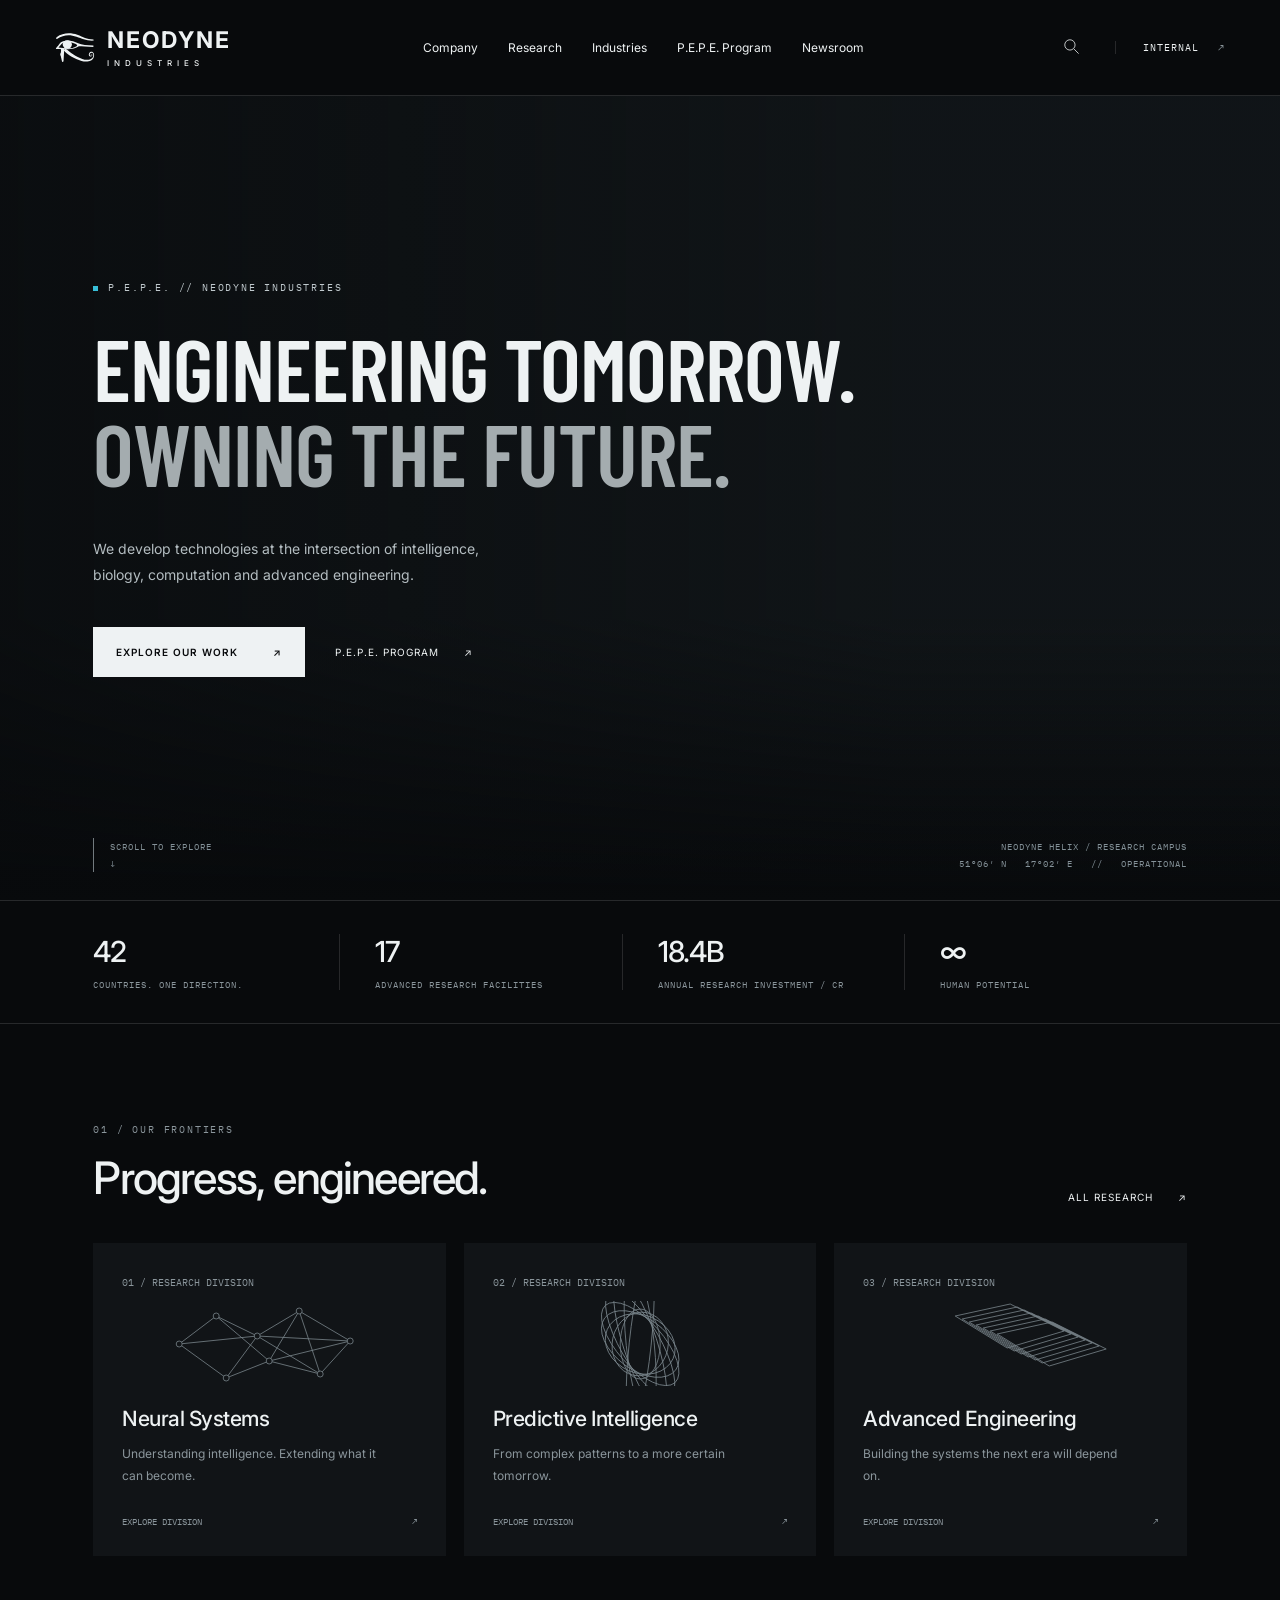
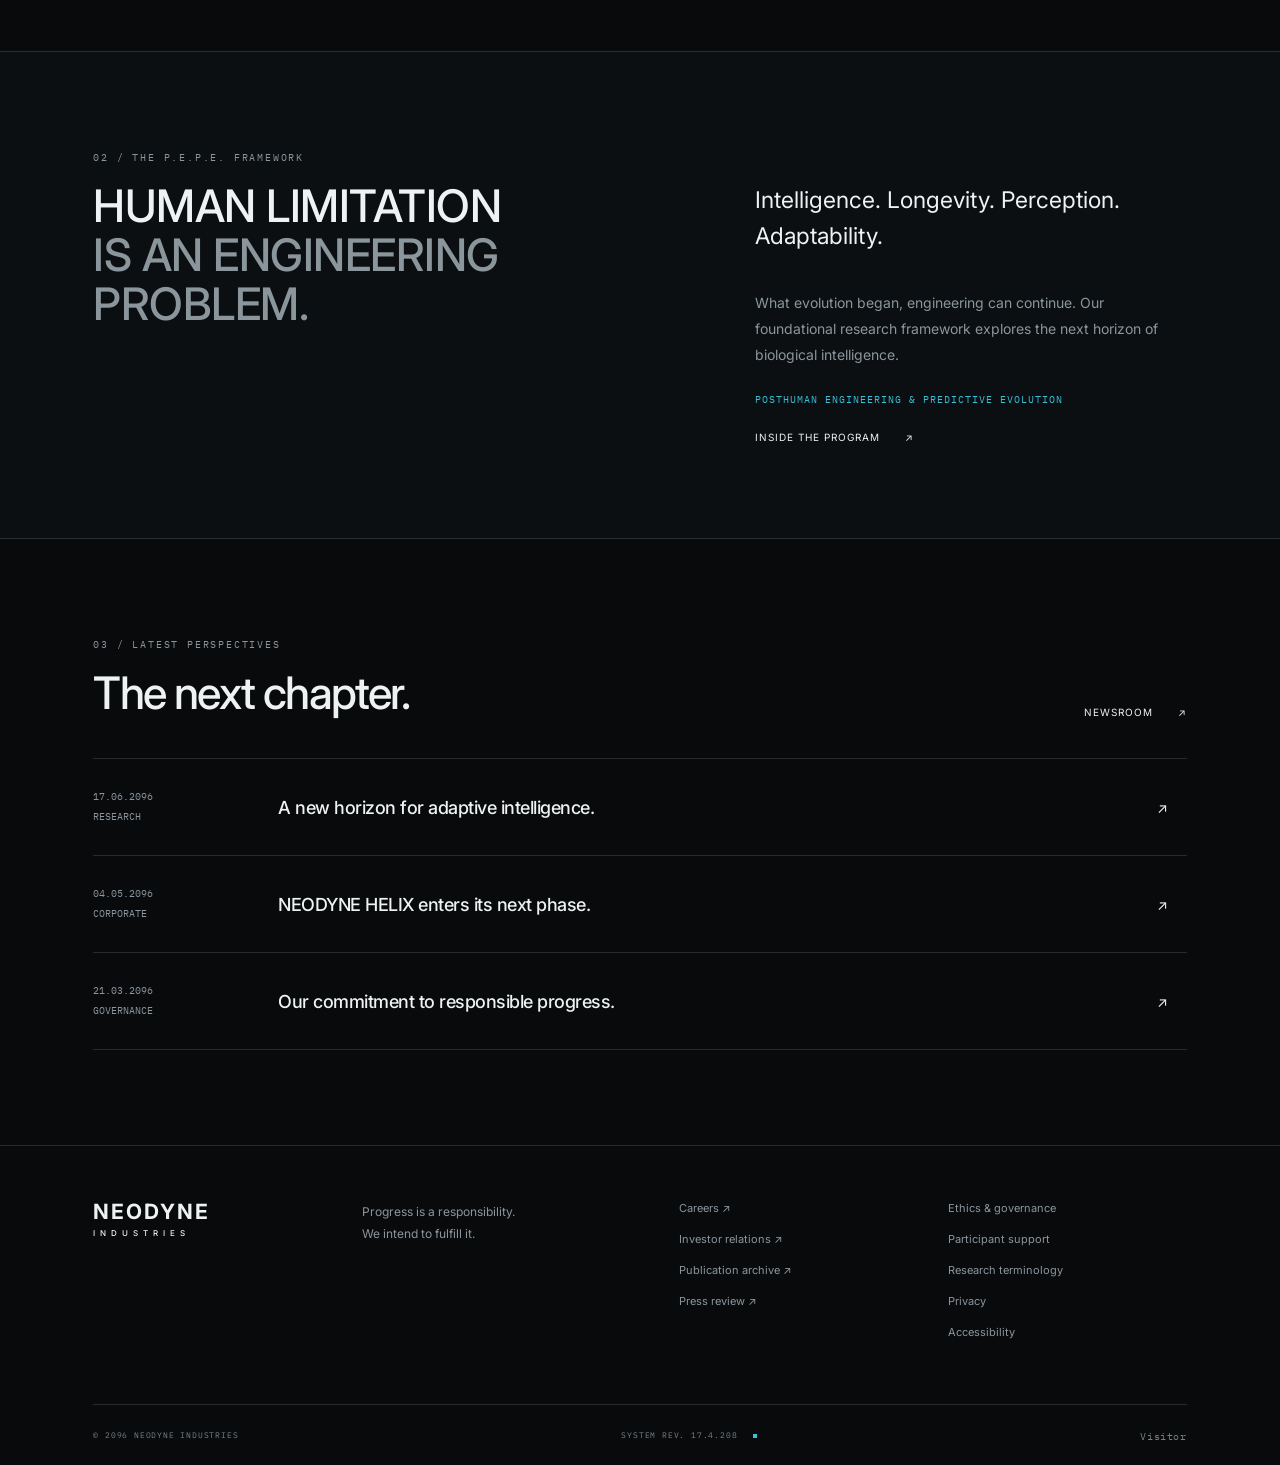
==== index.html @ 218b70fb "Upload NEODYNE production build and media" ====
<!--
The truth is out there.
NEODYNE // OBSERVER ACCESS
You are looking at the surface.
03:17:08.441
-->
<!doctype html><html lang="en"><head><meta charset="utf-8"><meta name="viewport" content="width=device-width,initial-scale=1"><meta name="theme-color" content="#080a0c"><meta name="description" content="NEODYNE Industries. Intelligence, biology, computation and advanced engineering. Engineering tomorrow. Owning the future."><title>NEODYNE Industries — Engineering Tomorrow</title><link rel="icon" href="assets/favicon.svg" type="image/svg+xml"><link rel="stylesheet" href="styles.css"><script src="app.js?v=observer-2" defer="defer"></script><script src="ripple.js?v=mushrooms-2" defer="defer"></script><script src="idle.js" defer="defer"></script><script src="observer.js?v=2" defer="defer"></script></head><body><div class="brain-backdrop" aria-hidden="true"><img src="assets/binary-brain.svg" alt="" width="550" height="440"></div><a class="skip" href="#content">Skip to content</a><header><a class="brand" href="#/" aria-label="Neodyne home"><svg class="sigil" viewBox="0 0 48 48" aria-hidden="true" fill="none" stroke="currentColor" stroke-width="1.6" stroke-linecap="round" stroke-linejoin="round"><g class="sigil-eye" transform="translate(1 5) scale(.46)"><g fill="currentColor" stroke="none"><path d="M2 13C19 1 39 1 56 7C72 13 80 19 98 19L99 22C79 23 69 17 54 12C36 5 19 7 4 17C1 19 0 16 2 13Z"/><path fill-rule="evenodd" d="M1 41C8 35 10 26 19 24C31 19 47 24 58 29C68 34 81 34 98 35L98 39C82 38 68 37 60 37C50 44 36 46 20 44L1 44C0 44 0 42 1 41ZM7 40C14 33 14 29 23 27C33 23 49 28 55 33C58 36 51 39 44 41C29 44 17 40 7 40Z"/><ellipse cx="30" cy="32" rx="12" ry="11"/><path d="M12 43C15 45 13 51 13 54C10 58 12 60 13 63L16 76C16 78 19 78 20 76L22 44Z"/><path d="M24 42C35 51 54 65 69 70C82 75 95 71 97 64C100 55 94 51 90 55C86 59 91 64 94 60C95 58 92 57 92 59L91 58C94 55 98 61 93 63C88 66 84 59 87 55C93 46 103 54 99 65C96 78 78 78 67 75C49 70 29 58 21 48Z"/></g></g><g class="sigil-pyramid"><path d="M4 39L25 8L44 39ZM25 8L31 39M4 39L31 33L44 39M11 29L27 26M17 20L26 18M9 34L29 31"/><path d="M25 8L44 39H31Z" fill="currentColor" fill-opacity=".15"/></g><path class="sigil-noise" d="M2 17H18M29 17H46M6 31H27M32 34H43" stroke="#38bfd8"/></svg><span>NEODYNE<small>INDUSTRIES</small></span></a><nav aria-label="Main navigation"><a href="#/about">Company</a><a href="#/research">Research</a><a href="#/industries">Industries</a><a href="#/pepe">P.E.P.E. Program</a><a href="#/newsroom">Newsroom</a></nav><div class="header-actions"><button id="search-open" aria-label="Search publications"><svg viewBox="0 0 24 24" fill="none" stroke="currentColor"><circle cx="10" cy="10" r="6.5"/><path d="m15 15 6 6"/></svg></button><a class="internal-link" href="#/internal">Internal <span>↗</span></a><button id="menu-toggle" aria-label="Open navigation" aria-expanded="false">☰</button></div></header><main id="content" tabindex="-1"></main><noscript><p class="no-js">NEODYNE Industries — Engineering Tomorrow. Enable JavaScript to explore the research programs and publication archive.</p></noscript><footer><div class="footer-top"><a class="brand" href="#/">NEODYNE<small>INDUSTRIES</small></a><p>Progress is a responsibility.<br>We intend to fulfill it.</p><div><a href="#/careers">Careers ↗</a><a href="#/investors">Investor relations ↗</a><a href="#/archive">Publication archive ↗</a><a href="#/press">Press review ↗</a></div><div><a href="#/ethics">Ethics & governance</a><a href="#/support">Participant support</a><a href="#/terminology">Research terminology</a><a href="#/privacy">Privacy</a><a href="#/accessibility">Accessibility</a></div></div><div class="footer-bottom"><span>© 2096 NEODYNE INDUSTRIES</span><a href="#/archive">SYSTEM REV. 17.4.208 <i></i></a></div></footer><dialog id="search-dialog" aria-label="Search NEODYNE publications"><div class="dialog-head"><span class="eyebrow">PUBLIC INFORMATION INDEX</span><button id="search-close" aria-label="Close search">✕</button></div><h2>Search NEODYNE.</h2><form id="global-search"><label for="search-input">Research, reports and publications</label><div class="search-field"><input id="search-input" type="search" placeholder="Enter a search term…" required autocomplete="off"><button type="submit" aria-label="Submit search">↗</button></div></form><div id="search-results" aria-live="polite"></div><p class="micro">PUBLIC ACCESS LAYER // INDEX REV. 17</p></dialog><section id="truth-screen" hidden tabindex="-1" aria-labelledby="truth-message"><img class="truth-brain" src="assets/binary-brain.svg" alt="" aria-hidden="true"><div class="truth-copy"><p class="truth-signal" aria-hidden="true">01010100 01010010 01010101 01010100 01001000</p><h1 id="truth-message">The truth is out there.</h1><p class="truth-signal" aria-hidden="true">01001111 01000010 01010011 01000101 01010010 01010110 01000101 01010010</p></div></section></body></html>
---- styles.css ----
/*!
The truth is out there.
NEODYNE // OBSERVER ACCESS
You are looking at the surface.
03:17:08.441
*/
@import url(https://fonts.googleapis.com/css2?family=Barlow+Condensed:wght@500;600;700&family=IBM+Plex+Mono:wght@400;500&family=Inter:wght@400;500;600;700&display=swap);:root{--bg:#080a0c;--panel:#111417;--text:#eef2f3;--muted:#8b969c;--cyan:#38bfd8;--line:#ffffff20}*{box-sizing:border-box}html{scroll-behavior:smooth}body{margin:0;background:var(--bg);color:var(--text);font-family:Inter,Arial,sans-serif;font-size:14px}a{color:inherit;text-decoration:none}button,input,select{font:inherit}a,button,input,select{touch-action:manipulation}button{cursor:pointer;color:inherit;background:0 0;border:0}a,button{transition:color .2s,background .2s}a:hover,button:hover{color:var(--cyan)}:focus-visible{outline:2px solid var(--cyan);outline-offset:6px}header{height:96px;padding:0 4.3%;display:flex;align-items:center;justify-content:space-between;border-bottom:1px solid var(--line);position:relative;z-index:5;background:var(--bg)}.brand{display:flex;align-items:center;gap:12px;font-weight:700;font-size:23px;letter-spacing:2px;line-height:1}.brand svg{width:35px;height:35px}.brand small{display:block;font-size:8px;letter-spacing:5px;margin-top:7px;font-weight:500}header nav{display:flex;gap:30px;font-size:12px}header nav a[aria-current=page]{color:var(--cyan)}.header-actions{display:flex;align-items:center;gap:28px}.header-actions svg{width:19px;height:19px}.internal-link{font-family:'IBM Plex Mono',monospace;font-size:10px;letter-spacing:1px;text-transform:uppercase;border-left:1px solid var(--line);padding-left:27px}.internal-link span{padding-left:12px;color:var(--muted)}#menu-toggle{display:none}.hero{min-height:690px;height:calc(100svh - 96px);max-height:950px;position:relative;overflow:hidden;display:flex;flex-direction:column;justify-content:center;padding:70px 7.3% 110px;background:#13181b}.hero:before{content:'';position:absolute;inset:0;background:linear-gradient(90deg,#080a0cb8 0,#080a0c38 70%),linear-gradient(0deg,#080a0c 0,transparent 35%),url('assets/campus.png') center 55%/cover;animation:25s ease-out both drift}.hero>*{position:relative}.eyebrow,.micro{font:10px/1.8 'IBM Plex Mono',monospace;letter-spacing:1.8px;text-transform:uppercase}.eyebrow{color:var(--muted)}.eyebrow i,.footer-bottom i,.live i{display:inline-block;background:var(--cyan);width:5px;height:5px;margin-right:10px;vertical-align:middle}.hero .eyebrow{color:#c0c9cd;margin-bottom:28px}.hero h1{font-family:'Barlow Condensed','Arial Narrow',Impact,sans-serif;font-size:clamp(62px,6.8vw,112px);font-weight:600;line-height:.98;letter-spacing:-1px;margin:0 0 27px;max-width:950px}.hero h1 span{color:#a4acaf}.hero p{font-size:14px;line-height:1.85;color:#b4bdc1;max-width:470px}.cta-row{display:flex;align-items:center;gap:30px;margin-top:25px}.btn{display:inline-flex;align-items:center;justify-content:space-between;gap:35px;background:var(--text);color:var(--bg);font-size:10px;font-weight:600;letter-spacing:1px;padding:19px 23px;text-transform:uppercase}.btn:hover{background:var(--cyan);color:var(--bg)}.text-link{font-size:10px;letter-spacing:1px;text-transform:uppercase;display:inline-flex;gap:25px;align-items:center}.hero-bottom{position:absolute;bottom:28px;left:7.3%;right:7.3%;display:flex;justify-content:space-between;align-items:end;color:#849198;font:9px/1.9 'IBM Plex Mono',monospace;letter-spacing:1px}.hero-bottom .coordinate{text-align:right}.scroll-cue{border-left:1px solid #727a7e;padding-left:16px}.stats{display:grid;grid-template-columns:repeat(4,1fr);padding:33px 7.3%;border-top:1px solid var(--line);border-bottom:1px solid var(--line);gap:35px}.stat{border-right:1px solid var(--line)}.stat:last-child{border:0}.stat strong{font-size:29px;letter-spacing:-1px;font-weight:500}.stat span{display:block;color:var(--muted);font:9px 'IBM Plex Mono',monospace;letter-spacing:1px;margin-top:10px}.section{padding:95px 7.3%}.section-heading{display:flex;align-items:end;justify-content:space-between;margin-bottom:40px;gap:20px}h2{font-weight:500;font-size:clamp(32px,3.5vw,52px);letter-spacing:-1.8px;line-height:1.1;margin:15px 0 0}h3{font-size:21px;font-weight:500;letter-spacing:-.5px}p{line-height:1.85;color:var(--muted)}.research-grid{display:grid;grid-template-columns:repeat(3,1fr);gap:18px}.research-card{background:var(--panel);padding:28px;min-height:300px;position:relative;border:1px solid transparent;overflow:hidden}.research-card:hover{border-color:#38bfd870;color:var(--text)}.research-card .number{font:10px 'IBM Plex Mono',monospace;color:var(--muted)}.research-card h3{margin:15px 0 10px}.research-card p{font-size:12px;max-width:270px}.card-bottom{display:flex;justify-content:space-between;align-items:center;margin-top:28px;font:9px 'IBM Plex Mono',monospace;color:var(--muted)}.diagram{height:85px;margin:12px 0 20px;display:flex;align-items:center;justify-content:center;opacity:.7}.diagram svg{height:85px;width:100%;stroke:#a6b5bd;fill:none;stroke-width:.8}.manifesto{border-top:1px solid var(--line);border-bottom:1px solid var(--line);display:grid;grid-template-columns:1.3fr 1fr;gap:100px;background:#0c0f11}.manifesto h2{letter-spacing:-.5px}.manifesto h2 span{color:var(--muted)}.manifesto p{margin-top:35px}.program-label{color:var(--cyan);font:10px 'IBM Plex Mono',monospace;letter-spacing:1px;margin-top:25px}.news-list{border-top:1px solid var(--line)}.news-row{display:grid;grid-template-columns:150px 1fr 30px;gap:35px;padding:28px 0;border-bottom:1px solid var(--line);align-items:center}.news-row span{font:10px/2 'IBM Plex Mono',monospace;color:var(--muted)}.news-row h3{margin:0;font-size:18px}.news-row b{font-weight:400}.page-intro{padding:85px 7.3% 55px;border-bottom:1px solid var(--line);background:linear-gradient(135deg,#151c20,#080a0c 70%)}.page-intro h1{text-transform:uppercase;margin:25px 0}.page-intro p{max-width:650px;font-size:16px}.split{display:grid;grid-template-columns:1fr 1fr;gap:65px}.large-copy{font-size:23px;line-height:1.6;color:var(--text)}.grid-two{display:grid;grid-template-columns:1fr 1fr;gap:20px}.panel{padding:32px;background:var(--panel);border:1px solid var(--line)}.panel .eyebrow{color:var(--cyan)}.panel h3{margin-bottom:12px}.panel p{font-size:13px}.status{font:9px 'IBM Plex Mono',monospace;color:var(--cyan);letter-spacing:1px}.status.restricted{color:#8b969c}.data-row{display:flex;align-items:center;justify-content:space-between;padding:24px 0;gap:25px;border-bottom:1px solid var(--line)}.data-row h3{font-size:17px;margin:0}.subtle{font:10px/1.9 'IBM Plex Mono',monospace;color:var(--muted)}.archive-controls{display:flex;gap:20px;margin-bottom:30px}.archive-controls input{flex:1;min-width:0}input,select{background:#111417;border:1px solid #ffffff35;color:var(--text);padding:16px;border-radius:0}label{display:block;font-size:12px;color:var(--muted);margin-bottom:12px}.archive-entry{display:grid;grid-template-columns:80px 1fr 110px 20px;gap:20px;padding:27px 0;align-items:center;border-bottom:1px solid var(--line)}.archive-entry h3{margin:0 0 8px;font-size:17px}.archive-entry .status{font-size:8px}.empty{padding:35px;border:1px solid var(--line)}.document{max-width:860px;margin:auto}.document h2{font-size:30px;margin-top:45px}.document p{font-size:15px}.document .back{display:inline-block;margin-bottom:40px}.redacted{display:inline-block;background:#79848a;color:transparent;user-select:none}.auth{max-width:550px;margin:auto}.auth label{margin-top:25px}.auth input,.auth select{width:100%}.auth .btn{width:100%;margin:30px 0 10px}.auth-result{color:var(--cyan)}details{border-bottom:1px solid var(--line);padding:25px 0}summary{cursor:pointer;font-size:20px;line-height:1.5}details p,details ul{max-width:760px;color:var(--muted);line-height:1.9}.policy-list{padding-left:22px;color:var(--muted);line-height:2}.quote{text-transform:uppercase;margin:40px 0}.founder-mark{height:300px;display:grid;place-items:center;background:#111417;border:1px solid var(--line);font:100px 'Barlow Condensed',Impact,sans-serif;color:#465159;letter-spacing:20px}.facility{min-height:180px}footer{padding:55px 7.3% 22px;border-top:1px solid var(--line)}.footer-top{display:grid;grid-template-columns:1fr 1.2fr 1fr 1fr;gap:30px;margin-bottom:65px}.footer-top .brand{display:block;font-size:21px}.footer-top p{margin:0;font-size:12px}.footer-top>div{display:flex;flex-direction:column;gap:17px;font-size:11px;color:var(--muted)}.footer-bottom{display:flex;justify-content:space-between;gap:20px;border-top:1px solid var(--line);padding-top:25px;font:8px 'IBM Plex Mono',monospace;color:#78838a;letter-spacing:.8px}.footer-bottom i{margin:0 0 0 10px;width:4px;height:4px}dialog{background:#111417;color:var(--text);border:1px solid #ffffff35;padding:35px;width:min(650px,90vw);max-height:85vh}dialog::backdrop{background:#000c;backdrop-filter:blur(8px)}.dialog-head{display:flex;align-items:center;justify-content:space-between}dialog h2{margin-bottom:35px}dialog form{margin-bottom:25px}.search-field{display:flex}.search-field input{width:100%;min-width:0}.search-field button{background:var(--text);color:var(--bg);width:60px}.search-result{display:block;padding:20px 0;border-bottom:1px solid var(--line)}.search-result small{display:block;color:var(--muted);margin-top:9px}.skip{position:fixed;top:-80px;left:20px;padding:15px;background:var(--text);color:var(--bg);z-index:100}.skip:focus{top:15px}.no-js{padding:30px}@keyframes drift{from{transform:scale(1.035)}to{transform:scale(1)}}@media(min-width:1700px){.hero,.page-intro,.section{padding-left:max(7.3%,calc((100vw - 1500px)/ 2));padding-right:max(7.3%,calc((100vw - 1500px)/ 2))}}@media(max-width:1100px){header nav{gap:17px}.brand{font-size:19px}.header-actions{gap:14px}.internal-link{padding-left:14px}.manifesto{gap:45px}}@media(max-width:820px){header{height:80px;padding:0 6%}header nav{display:none;position:absolute;top:80px;left:0;right:0;background:var(--panel);padding:30px 6%;flex-direction:column;border-bottom:1px solid var(--line);font-size:16px}header nav.open{display:flex}#menu-toggle{display:block;font-size:22px}.internal-link{display:none}.hero{height:calc(90svh - 80px);min-height:620px;padding:70px 6% 120px}.hero h1{font-size:clamp(52px,9.7vw,79px)}.hero:before{background-position:63% center}.hero-bottom .coordinate{max-width:180px}.stats{padding:25px 6%;grid-template-columns:1fr 1fr;gap:30px}.stat:nth-child(2){border:0}.stat strong{font-size:25px}.section{padding:65px 6%}.research-grid{grid-template-columns:1fr}.research-card{min-height:260px}.diagram{justify-content:start}.diagram svg{width:240px}.manifesto,.split{grid-template-columns:1fr;gap:25px}.grid-two{grid-template-columns:1fr}.section-heading{align-items:start}.section-heading .text-link{margin-top:18px;font-size:8px;gap:10px}.news-row{grid-template-columns:85px 1fr 15px;gap:15px}.news-row h3{font-size:15px}.news-row span{font-size:8px}.footer-top{grid-template-columns:1fr 1fr;gap:40px}.footer-bottom{flex-wrap:wrap;font-size:7px}.page-intro{padding:65px 6% 40px}.archive-entry{grid-template-columns:40px 1fr 20px;gap:14px}.archive-entry .status{grid-column:2;grid-row:auto}.archive-entry>b{grid-column:3;grid-row:1}.archive-entry h3{font-size:15px}.archive-controls{flex-direction:column}.cta-row{gap:20px}.btn{gap:20px;padding:18px;font-size:9px}.text-link{font-size:9px;gap:12px}.hero .eyebrow{font-size:8px}.hero p{font-size:13px;max-width:340px}.hero-bottom{left:6%;right:6%;font-size:7px}.manifesto h2{font-size:50px}.data-row{align-items:start}.status{text-align:right;line-height:1.6}.footer-top .brand{font-size:18px}}.support-layout{display:grid;grid-template-columns:1fr 1.55fr;gap:90px}.support-note{border-left:2px solid #657780;padding:8px 0 8px 22px;margin:35px 0}.support-note p{font-size:13px}.support-layout details:first-of-type{margin-top:20px;border-top:1px solid var(--line)}.support-layout summary{font-size:17px}.revision-panel{margin-top:50px;background:#111417;padding:0 25px}.revision-panel details{border:0}.revision-count{display:inline-block;font:10px 'IBM Plex Mono',monospace;color:var(--muted);margin-left:15px}.revision-entry{border-top:1px solid var(--line);padding:25px 0 5px}.revision-meta{display:flex;justify-content:space-between;gap:15px;font:9px/1.8 'IBM Plex Mono',monospace;color:var(--muted)}.revision-entry blockquote{font-size:20px;line-height:1.65;margin:20px 0 10px;font-weight:400}.revision-entry p{font-size:12px}.related-records{margin:40px 0;display:flex;align-items:start;flex-direction:column;gap:22px;border-top:1px solid var(--line);padding-top:30px}.related-records a{line-height:1.7}.definition{padding-bottom:25px;border-bottom:1px solid var(--line)}.definition h2{font-size:26px;margin-top:30px}.obligations{border-top:1px solid var(--line);background:#0c0f11}.obligations>p{max-width:660px}.ledger{margin:30px 0}.ledger strong{font-weight:500;white-space:nowrap}.ledger .data-row{line-height:1.8}.auth-result,.page-intro h1{overflow-wrap:anywhere}@media(max-width:820px){.support-layout{grid-template-columns:1fr;gap:45px}.revision-panel{padding:0 18px}.revision-entry blockquote{font-size:17px}.revision-meta{font-size:8px}.obligations .cta-row{align-items:start;flex-direction:column}.related-records a{font-size:9px}.page-intro h1{font-size:clamp(42px,9vw,70px)}}.brain-backdrop{display:none;position:fixed;inset:0;z-index:0;pointer-events:none;user-select:none;align-items:center;justify-content:center;overflow:hidden}.has-brain-background .brain-backdrop{display:flex}.brain-backdrop img{width:min(1100px,95vw);height:92vh;object-fit:contain;opacity:.12}#content,footer{position:relative;z-index:1}.has-brain-background .page-intro{background:linear-gradient(135deg,#151c2055,#080a0c11 70%)}.has-brain-background .manifesto,.has-brain-background .obligations{background:#0c0f1144}.has-brain-background .panel,.has-brain-background .revision-panel,.has-brain-background input,.has-brain-background select{background:#111417bb}@media(max-width:820px){.brain-backdrop img{width:125vw;max-width:none;flex-shrink:0;height:85svh;opacity:.085}}@media(prefers-reduced-motion:reduce){html{scroll-behavior:auto}*,:before{animation:none!important;transition:none!important}.brain-backdrop img{opacity:.09}}.press-context{display:grid;grid-template-columns:1fr 2fr;gap:50px;border-bottom:1px solid var(--line);padding-bottom:35px;margin-bottom:60px}.press-context p{margin:0;max-width:690px;font-size:13px}.press-grid{display:grid;grid-template-columns:repeat(3,minmax(0,1fr));gap:40px 26px}.press-card{min-width:0}.press-scan{position:relative;padding:18px;background:#15181ad9;border:1px solid var(--line);overflow:hidden}.press-scan img{display:block;width:100%;height:auto;aspect-ratio:1055/1491;object-fit:contain;transition:transform .4s}.press-card:hover img{transform:scale(1.025)}.press-scan>span{display:block;padding-top:16px;font:9px 'IBM Plex Mono',monospace;letter-spacing:1px;color:var(--muted)}.press-card-copy{padding-top:23px}.press-card-copy .eyebrow{font-size:8px}.press-card-copy h3{line-height:1.45;margin:12px 0;font-size:19px}.press-card-copy p{font-size:12px;margin:0}.press-card:hover{color:var(--text)}.press-card:hover h3{color:var(--cyan)}.press-secondary{margin-top:85px}.press-entry{display:flex;align-items:center;justify-content:space-between;gap:30px;padding:35px;border:1px solid var(--line);margin-top:50px;background:#111417aa}.press-entry h2{font-size:34px}.press-entry-arrow{font-size:30px}.press-entry p{margin-bottom:0}.clipping-article{max-width:1450px;margin:auto}.clipping-heading{display:flex;justify-content:space-between;gap:40px}.clipping-heading>div{max-width:830px}.clipping-heading h2{font-size:clamp(27px,3vw,42px);line-height:1.2;margin-top:28px}.clipping-heading>.eyebrow{max-width:170px}.scan-toolbar{display:flex;justify-content:space-between;align-items:center;gap:20px;padding:22px 0;border-top:1px solid var(--line);margin-top:30px}.scan-toolbar>div{display:flex;gap:24px;align-items:center;font-size:11px}.scan-toolbar button{padding:10px;border:1px solid var(--line)}.scan-viewport{overflow:auto;max-height:none;background:#15181a;border:1px solid var(--line)}.scan-viewport img{display:block;width:100%;height:auto}.scan-viewport.is-enlarged{max-height:85vh}.scan-viewport.is-enlarged img{width:180%;max-width:none}.clipping-pagination{display:flex;justify-content:space-between;align-items:center;gap:20px;border-top:1px solid var(--line);margin-top:35px;padding-top:25px}@media(max-width:1050px){.press-grid{grid-template-columns:repeat(2,minmax(0,1fr))}}@media(max-width:600px){.press-grid{grid-template-columns:1fr;gap:40px}.press-context{grid-template-columns:1fr;gap:15px}.press-scan{padding:12px}.clipping-heading{flex-direction:column;gap:12px}.scan-toolbar{align-items:start;flex-direction:column}.scan-toolbar>div{gap:16px;font-size:10px;flex-wrap:wrap}.scan-viewport.is-enlarged img{width:260%}.clipping-pagination .text-link{font-size:8px;gap:6px}.press-entry{padding:25px}.press-entry h2{font-size:30px}}header .brand .sigil{width:40px;height:40px;overflow:visible;animation:10s infinite sigil-shift}.sigil-eye{animation:10s steps(1,end) infinite sigil-eye}.sigil-pyramid{opacity:0;animation:10s steps(1,end) infinite sigil-pyramid}.sigil-noise{opacity:0;animation:10s steps(1,end) infinite sigil-noise}@keyframes sigil-eye{0%,100%,44%,48%,96%{opacity:1}45%,47%,49%,95%{opacity:0}}@keyframes sigil-pyramid{0%,100%,44%,48%,96%{opacity:0}45%,47%,49%,95%{opacity:1}}@keyframes sigil-shift{0%,100%,43%,50%,94%{transform:translate(0);filter:none}44%,48%,95%{transform:translate(-1px,1px);filter:drop-shadow(1px 0 #38bfd866)}46%,97%{transform:translate(1px,-1px);filter:drop-shadow(-1px 0 #38bfd844)}}@keyframes sigil-noise{0%,100%,43%,50%,94%{opacity:0}45%,48%,96%{opacity:.45}}#truth-screen[hidden]{display:none!important}.truth-active{overflow:hidden}.truth-active>:not(#truth-screen){display:none!important}#truth-screen{position:fixed;inset:0;z-index:1000;background:#080a0c;display:grid;place-items:center;overflow:hidden;outline:0;padding:24px}.truth-brain{position:absolute;width:min(1150px,110vw);height:95vh;object-fit:contain;opacity:.095;pointer-events:none}.truth-copy{position:relative;text-align:center;max-width:100%}.truth-copy h1{font-family:'IBM Plex Mono',monospace;font-weight:400;font-size:clamp(20px,3.8vw,54px);line-height:1.6;letter-spacing:.045em;color:#9caeb6;margin:35px 0;animation:2s ease-out both truth-emerge}.truth-signal{letter-spacing:3px;color:#8ba5af;opacity:.12;overflow-wrap:anywhere;animation:9s ease-in-out infinite truth-signal}.truth-signal:last-child{animation-delay:-4s}@keyframes truth-emerge{from{opacity:0;filter:blur(5px)}to{opacity:.7;filter:blur(0)}}@keyframes truth-signal{0%,100%{opacity:.04}50%{opacity:.2}}@media(prefers-reduced-motion:reduce){.sigil-eye{opacity:1}.sigil-noise,.sigil-pyramid{opacity:0}.truth-copy h1{opacity:.7}}.binary-ripple{position:fixed;inset:0;width:100%;height:100%;pointer-events:none;z-index:900}.truth-active>.binary-ripple{display:none!important}.idle-active{overflow:hidden}.idle-screen{position:fixed;inset:0;width:100vw;max-width:none;height:100dvh;max-height:none;margin:0;padding:0;border:0;background:#020604;color:#8abc98;overflow:hidden;cursor:default;background:radial-gradient(ellipse at 48% 42%,#07170d 0,#030a06 48%,#010302 100%);box-shadow:inset 0 0 110px 35px #000b}.idle-screen::backdrop{background:#020604}.idle-screen[open]{display:block}.idle-terminal{position:absolute;left:clamp(30px,11vw,190px);top:clamp(80px,22vh,230px);right:25px;padding:12px 0}.idle-message{letter-spacing:.06em;display:flex;align-items:baseline;margin:0}.idle-typing{display:inline-block;white-space:nowrap;overflow:hidden;width:0;animation:3s steps(13,end) .65s forwards idle-type}.idle-cursor{animation:1s steps(1,end) infinite idle-blink;font-size:.85em;opacity:.65}.idle-screen:after{content:'';position:absolute;inset:0;pointer-events:none;background:repeating-linear-gradient(0deg,transparent 0,transparent 3px,#00000015 4px);opacity:.35;z-index:2;background:repeating-linear-gradient(0deg,#0006 0,#0006 1px,transparent 1px,transparent 3px),repeating-linear-gradient(90deg,#7aff9508 0,#7aff9508 1px,transparent 1px,transparent 3px),radial-gradient(ellipse at center,transparent 35%,#0009 100%);opacity:.65}@keyframes idle-type{to{width:13.8ch}}@keyframes idle-blink{50%{opacity:0}}.idle-message{font-family:'Courier New',Courier,monospace;font-weight:400;color:#9bffb1;letter-spacing:.055em;text-shadow:0 0 1px #d3ffdc,0 0 4px #82ff9dc9,0 0 10px #46f47880,0 0 24px #31d96245,1px 0 1px #58de8345;filter:blur(.23px);animation:5.5s ease-in-out infinite crt-phosphor}.idle-cursor{color:#a7ffba;text-shadow:0 0 6px #78ff9bb3,0 0 15px #48e47980}.idle-screen:before{content:'';position:absolute;z-index:1;inset:-25% 0;pointer-events:none;background:linear-gradient(180deg,transparent 43%,#9bffb103 47%,#9bffb109 50%,#9bffb103 53%,transparent 57%);animation:6s linear infinite crt-scan}@keyframes crt-phosphor{0%,100%{opacity:1}38%{opacity:.94}72%{opacity:.98}}@keyframes crt-scan{from{transform:translateY(-45%)}to{transform:translateY(45%)}}@media(prefers-reduced-motion:reduce){.idle-typing{width:13.8ch}.idle-cursor{opacity:.5}.idle-screen:before{animation:none;opacity:0}.idle-message{animation:none}}.observer-status{font:10px 'IBM Plex Mono',monospace;color:#77847e;letter-spacing:.06em}.observer-note{margin:35px 0;padding:24px;border-left:1px solid #81998a55;background:#10151255}.observer-note a{font:12px 'IBM Plex Mono',monospace;color:#a4b9ae}.observer-gate{max-width:500px;display:grid;gap:18px}.observer-gate input,.terminal-command input{min-width:0;color:#b3cbbd;background:#080d0b;border:1px solid #657e7044;padding:14px;font:14px 'IBM Plex Mono',monospace}.observer-terminal{max-width:900px;padding:28px;border:1px solid #657e7044;background:#070c0af2;color:#a6c1af;font:13px/1.8 'IBM Plex Mono',monospace}.terminal-log{height:330px;overflow:auto;margin:20px 0;white-space:pre-wrap;overflow-wrap:anywhere}.terminal-log p{color:inherit;font:inherit;margin:0 0 16px}.terminal-log a{display:block;text-decoration:underline}.terminal-command{display:flex;gap:12px;align-items:center}.terminal-command input{flex:1;width:100px}.terminal-command button,.terminal-disconnect{font:11px 'IBM Plex Mono',monospace}.terminal-disconnect{margin-top:24px;color:#7d9184}.observer-echo{text-shadow:1px 0 #7fba9f55,-1px 0 #bdd3c744}@media(max-width:600px){.terminal-command{flex-wrap:wrap}.terminal-command label{width:100%}.observer-terminal{padding:18px}.observer-status{width:100%}}
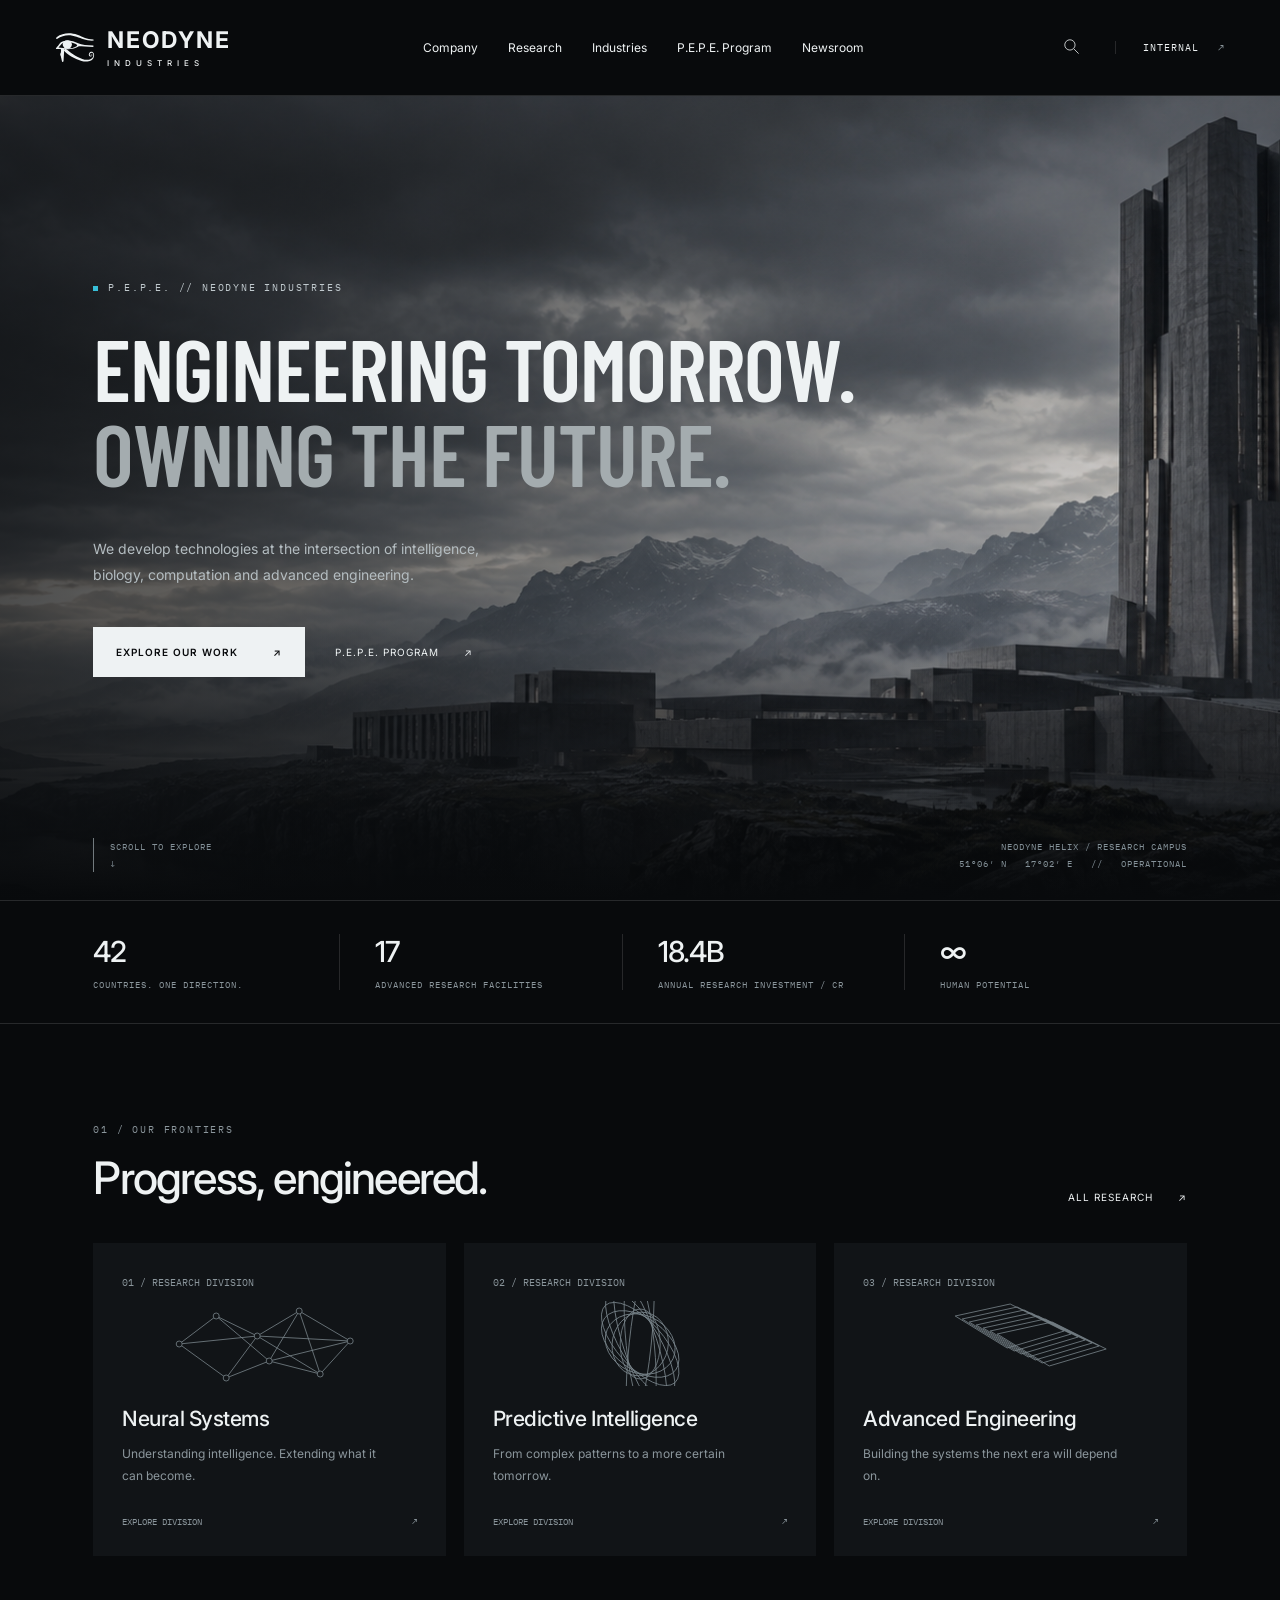
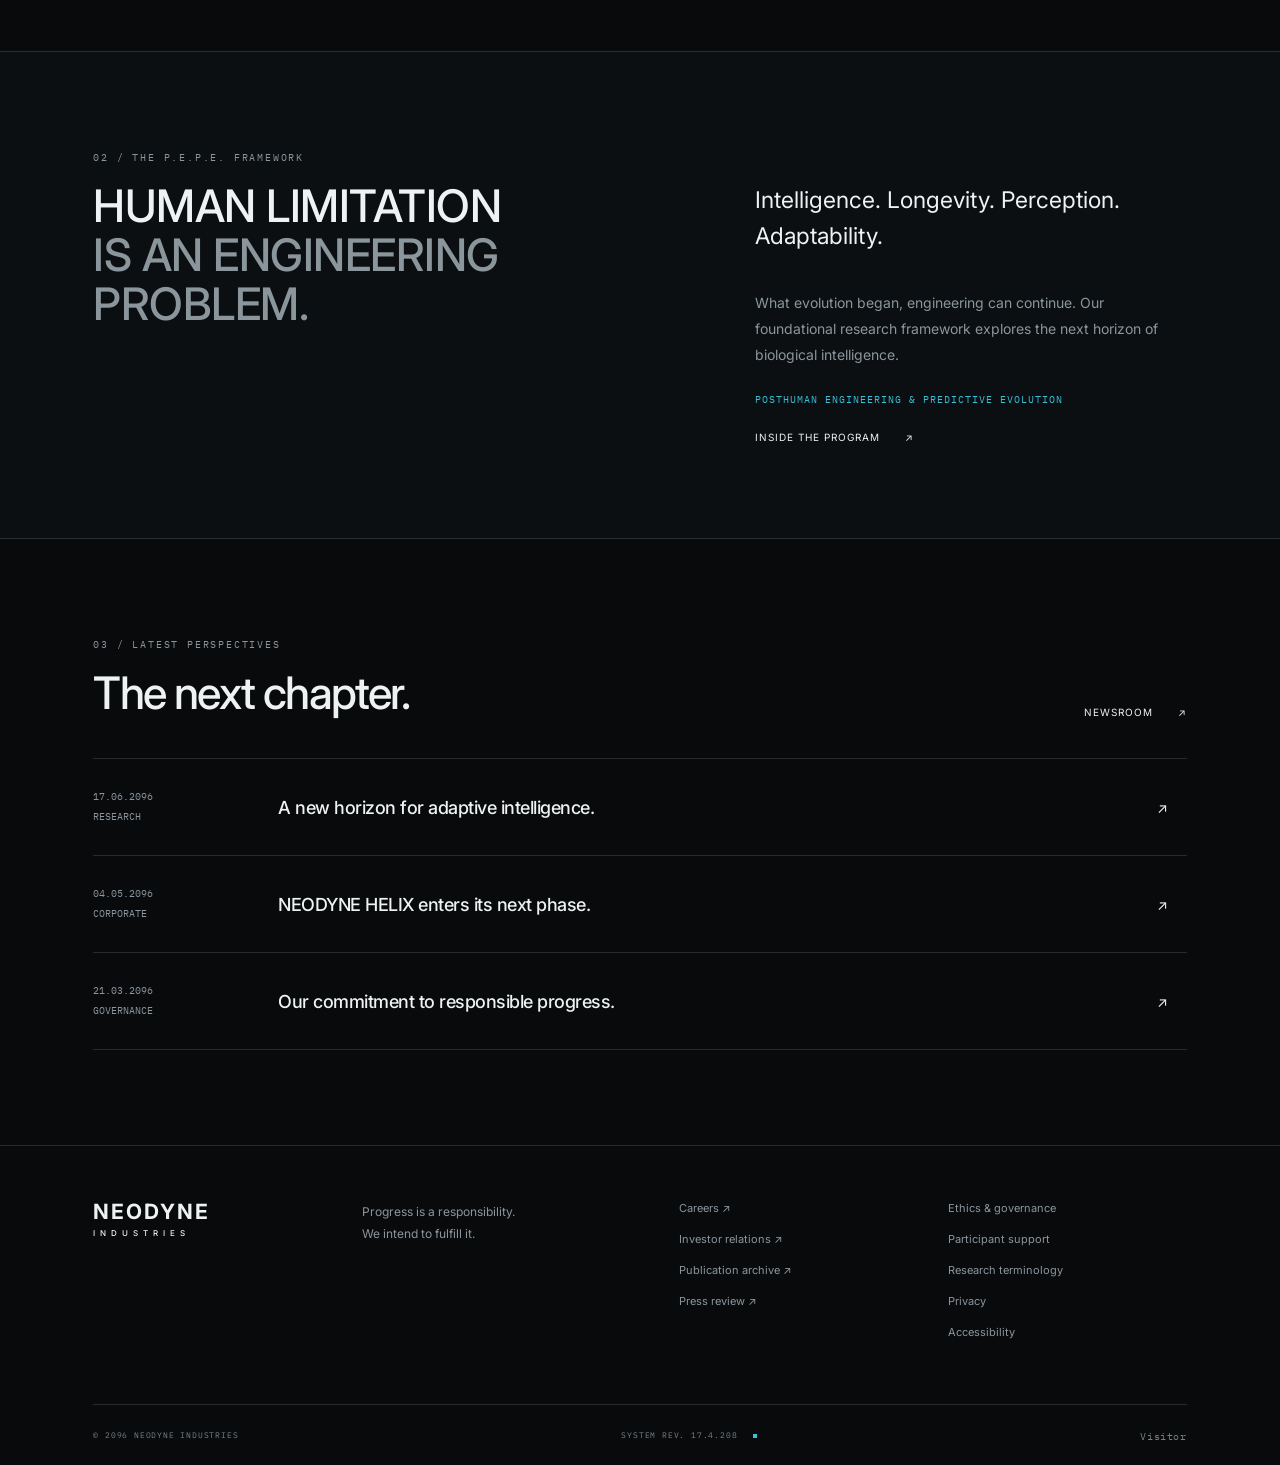
==== commit 9236b16c: "Refresh cached idle script after timing adjustment" ====
--- a/index.html
+++ b/index.html
@@ -4,4 +4,4 @@
 You are looking at the surface.
 03:17:08.441
 -->
-<!doctype html><html lang="en"><head><meta charset="utf-8"><meta name="viewport" content="width=device-width,initial-scale=1"><meta name="theme-color" content="#080a0c"><meta name="description" content="NEODYNE Industries. Intelligence, biology, computation and advanced engineering. Engineering tomorrow. Owning the future."><title>NEODYNE Industries — Engineering Tomorrow</title><link rel="icon" href="assets/favicon.svg" type="image/svg+xml"><link rel="stylesheet" href="styles.css"><script src="app.js?v=observer-2" defer="defer"></script><script src="ripple.js?v=mushrooms-2" defer="defer"></script><script src="idle.js" defer="defer"></script><script src="observer.js?v=2" defer="defer"></script></head><body><div class="brain-backdrop" aria-hidden="true"><img src="assets/binary-brain.svg" alt="" width="550" height="440"></div><a class="skip" href="#content">Skip to content</a><header><a class="brand" href="#/" aria-label="Neodyne home"><svg class="sigil" viewBox="0 0 48 48" aria-hidden="true" fill="none" stroke="currentColor" stroke-width="1.6" stroke-linecap="round" stroke-linejoin="round"><g class="sigil-eye" transform="translate(1 5) scale(.46)"><g fill="currentColor" stroke="none"><path d="M2 13C19 1 39 1 56 7C72 13 80 19 98 19L99 22C79 23 69 17 54 12C36 5 19 7 4 17C1 19 0 16 2 13Z"/><path fill-rule="evenodd" d="M1 41C8 35 10 26 19 24C31 19 47 24 58 29C68 34 81 34 98 35L98 39C82 38 68 37 60 37C50 44 36 46 20 44L1 44C0 44 0 42 1 41ZM7 40C14 33 14 29 23 27C33 23 49 28 55 33C58 36 51 39 44 41C29 44 17 40 7 40Z"/><ellipse cx="30" cy="32" rx="12" ry="11"/><path d="M12 43C15 45 13 51 13 54C10 58 12 60 13 63L16 76C16 78 19 78 20 76L22 44Z"/><path d="M24 42C35 51 54 65 69 70C82 75 95 71 97 64C100 55 94 51 90 55C86 59 91 64 94 60C95 58 92 57 92 59L91 58C94 55 98 61 93 63C88 66 84 59 87 55C93 46 103 54 99 65C96 78 78 78 67 75C49 70 29 58 21 48Z"/></g></g><g class="sigil-pyramid"><path d="M4 39L25 8L44 39ZM25 8L31 39M4 39L31 33L44 39M11 29L27 26M17 20L26 18M9 34L29 31"/><path d="M25 8L44 39H31Z" fill="currentColor" fill-opacity=".15"/></g><path class="sigil-noise" d="M2 17H18M29 17H46M6 31H27M32 34H43" stroke="#38bfd8"/></svg><span>NEODYNE<small>INDUSTRIES</small></span></a><nav aria-label="Main navigation"><a href="#/about">Company</a><a href="#/research">Research</a><a href="#/industries">Industries</a><a href="#/pepe">P.E.P.E. Program</a><a href="#/newsroom">Newsroom</a></nav><div class="header-actions"><button id="search-open" aria-label="Search publications"><svg viewBox="0 0 24 24" fill="none" stroke="currentColor"><circle cx="10" cy="10" r="6.5"/><path d="m15 15 6 6"/></svg></button><a class="internal-link" href="#/internal">Internal <span>↗</span></a><button id="menu-toggle" aria-label="Open navigation" aria-expanded="false">☰</button></div></header><main id="content" tabindex="-1"></main><noscript><p class="no-js">NEODYNE Industries — Engineering Tomorrow. Enable JavaScript to explore the research programs and publication archive.</p></noscript><footer><div class="footer-top"><a class="brand" href="#/">NEODYNE<small>INDUSTRIES</small></a><p>Progress is a responsibility.<br>We intend to fulfill it.</p><div><a href="#/careers">Careers ↗</a><a href="#/investors">Investor relations ↗</a><a href="#/archive">Publication archive ↗</a><a href="#/press">Press review ↗</a></div><div><a href="#/ethics">Ethics & governance</a><a href="#/support">Participant support</a><a href="#/terminology">Research terminology</a><a href="#/privacy">Privacy</a><a href="#/accessibility">Accessibility</a></div></div><div class="footer-bottom"><span>© 2096 NEODYNE INDUSTRIES</span><a href="#/archive">SYSTEM REV. 17.4.208 <i></i></a></div></footer><dialog id="search-dialog" aria-label="Search NEODYNE publications"><div class="dialog-head"><span class="eyebrow">PUBLIC INFORMATION INDEX</span><button id="search-close" aria-label="Close search">✕</button></div><h2>Search NEODYNE.</h2><form id="global-search"><label for="search-input">Research, reports and publications</label><div class="search-field"><input id="search-input" type="search" placeholder="Enter a search term…" required autocomplete="off"><button type="submit" aria-label="Submit search">↗</button></div></form><div id="search-results" aria-live="polite"></div><p class="micro">PUBLIC ACCESS LAYER // INDEX REV. 17</p></dialog><section id="truth-screen" hidden tabindex="-1" aria-labelledby="truth-message"><img class="truth-brain" src="assets/binary-brain.svg" alt="" aria-hidden="true"><div class="truth-copy"><p class="truth-signal" aria-hidden="true">01010100 01010010 01010101 01010100 01001000</p><h1 id="truth-message">The truth is out there.</h1><p class="truth-signal" aria-hidden="true">01001111 01000010 01010011 01000101 01010010 01010110 01000101 01010010</p></div></section></body></html>+<!doctype html><html lang="en"><head><meta charset="utf-8"><meta name="viewport" content="width=device-width,initial-scale=1"><meta name="theme-color" content="#080a0c"><meta name="description" content="NEODYNE Industries. Intelligence, biology, computation and advanced engineering. Engineering tomorrow. Owning the future."><title>NEODYNE Industries — Engineering Tomorrow</title><link rel="icon" href="assets/favicon.svg" type="image/svg+xml"><link rel="stylesheet" href="styles.css"><script src="app.js?v=observer-2" defer="defer"></script><script src="ripple.js?v=mushrooms-2" defer="defer"></script><script src="idle.js?v=20261009" defer="defer"></script><script src="observer.js?v=2" defer="defer"></script></head><body><div class="brain-backdrop" aria-hidden="true"><img src="assets/binary-brain.svg" alt="" width="550" height="440"></div><a class="skip" href="#content">Skip to content</a><header><a class="brand" href="#/" aria-label="Neodyne home"><svg class="sigil" viewBox="0 0 48 48" aria-hidden="true" fill="none" stroke="currentColor" stroke-width="1.6" stroke-linecap="round" stroke-linejoin="round"><g class="sigil-eye" transform="translate(1 5) scale(.46)"><g fill="currentColor" stroke="none"><path d="M2 13C19 1 39 1 56 7C72 13 80 19 98 19L99 22C79 23 69 17 54 12C36 5 19 7 4 17C1 19 0 16 2 13Z"/><path fill-rule="evenodd" d="M1 41C8 35 10 26 19 24C31 19 47 24 58 29C68 34 81 34 98 35L98 39C82 38 68 37 60 37C50 44 36 46 20 44L1 44C0 44 0 42 1 41ZM7 40C14 33 14 29 23 27C33 23 49 28 55 33C58 36 51 39 44 41C29 44 17 40 7 40Z"/><ellipse cx="30" cy="32" rx="12" ry="11"/><path d="M12 43C15 45 13 51 13 54C10 58 12 60 13 63L16 76C16 78 19 78 20 76L22 44Z"/><path d="M24 42C35 51 54 65 69 70C82 75 95 71 97 64C100 55 94 51 90 55C86 59 91 64 94 60C95 58 92 57 92 59L91 58C94 55 98 61 93 63C88 66 84 59 87 55C93 46 103 54 99 65C96 78 78 78 67 75C49 70 29 58 21 48Z"/></g></g><g class="sigil-pyramid"><path d="M4 39L25 8L44 39ZM25 8L31 39M4 39L31 33L44 39M11 29L27 26M17 20L26 18M9 34L29 31"/><path d="M25 8L44 39H31Z" fill="currentColor" fill-opacity=".15"/></g><path class="sigil-noise" d="M2 17H18M29 17H46M6 31H27M32 34H43" stroke="#38bfd8"/></svg><span>NEODYNE<small>INDUSTRIES</small></span></a><nav aria-label="Main navigation"><a href="#/about">Company</a><a href="#/research">Research</a><a href="#/industries">Industries</a><a href="#/pepe">P.E.P.E. Program</a><a href="#/newsroom">Newsroom</a></nav><div class="header-actions"><button id="search-open" aria-label="Search publications"><svg viewBox="0 0 24 24" fill="none" stroke="currentColor"><circle cx="10" cy="10" r="6.5"/><path d="m15 15 6 6"/></svg></button><a class="internal-link" href="#/internal">Internal <span>↗</span></a><button id="menu-toggle" aria-label="Open navigation" aria-expanded="false">☰</button></div></header><main id="content" tabindex="-1"></main><noscript><p class="no-js">NEODYNE Industries — Engineering Tomorrow. Enable JavaScript to explore the research programs and publication archive.</p></noscript><footer><div class="footer-top"><a class="brand" href="#/">NEODYNE<small>INDUSTRIES</small></a><p>Progress is a responsibility.<br>We intend to fulfill it.</p><div><a href="#/careers">Careers ↗</a><a href="#/investors">Investor relations ↗</a><a href="#/archive">Publication archive ↗</a><a href="#/press">Press review ↗</a></div><div><a href="#/ethics">Ethics & governance</a><a href="#/support">Participant support</a><a href="#/terminology">Research terminology</a><a href="#/privacy">Privacy</a><a href="#/accessibility">Accessibility</a></div></div><div class="footer-bottom"><span>© 2096 NEODYNE INDUSTRIES</span><a href="#/archive">SYSTEM REV. 17.4.208 <i></i></a></div></footer><dialog id="search-dialog" aria-label="Search NEODYNE publications"><div class="dialog-head"><span class="eyebrow">PUBLIC INFORMATION INDEX</span><button id="search-close" aria-label="Close search">✕</button></div><h2>Search NEODYNE.</h2><form id="global-search"><label for="search-input">Research, reports and publications</label><div class="search-field"><input id="search-input" type="search" placeholder="Enter a search term…" required autocomplete="off"><button type="submit" aria-label="Submit search">↗</button></div></form><div id="search-results" aria-live="polite"></div><p class="micro">PUBLIC ACCESS LAYER // INDEX REV. 17</p></dialog><section id="truth-screen" hidden tabindex="-1" aria-labelledby="truth-message"><img class="truth-brain" src="assets/binary-brain.svg" alt="" aria-hidden="true"><div class="truth-copy"><p class="truth-signal" aria-hidden="true">01010100 01010010 01010101 01010100 01001000</p><h1 id="truth-message">The truth is out there.</h1><p class="truth-signal" aria-hidden="true">01001111 01000010 01010011 01000101 01010010 01010110 01000101 01010010</p></div></section></body></html>
